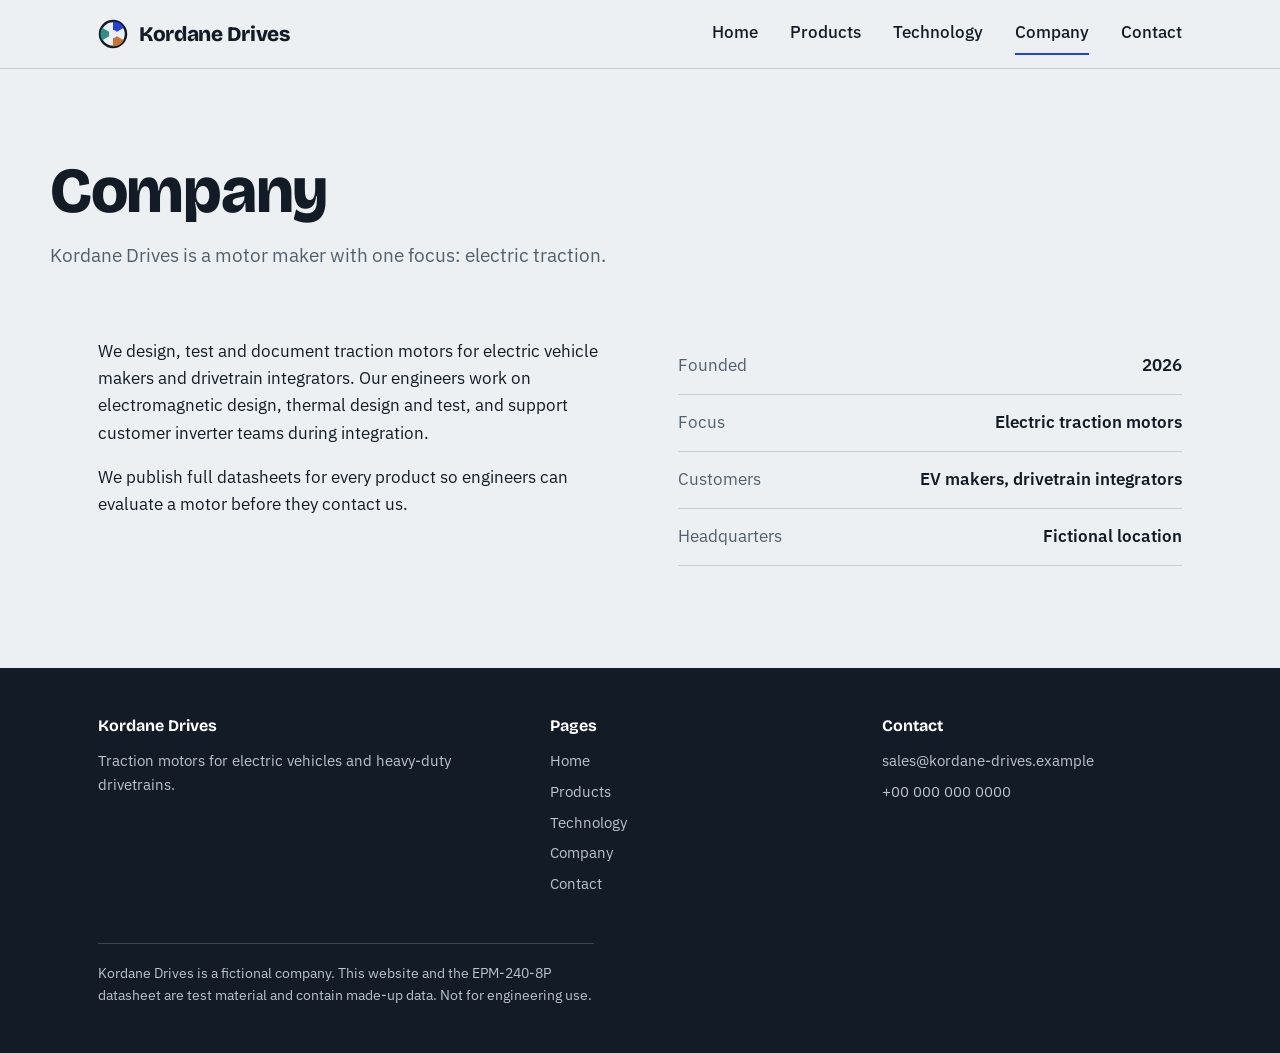
==== company.html @ 10c94b87 "added website files" ====
<!doctype html>
<html lang="en">
<head>
<meta charset="utf-8">
<meta name="viewport" content="width=device-width,initial-scale=1">
<title>Company | Kordane Drives</title>
<meta name="description" content="About Kordane Drives, a maker of electric traction motors.">
<link rel="preconnect" href="https://fonts.googleapis.com">
<link rel="preconnect" href="https://fonts.gstatic.com" crossorigin>
<link href="https://fonts.googleapis.com/css2?family=Bricolage+Grotesque:opsz,wght@12..96,500;12..96,700;12..96,800&family=IBM+Plex+Sans:wght@400;500;600&display=swap" rel="stylesheet">
<link rel="stylesheet" href="assets/style.css">
</head>
<body>
<header class="site-header">
  <div class="wrap">
    <a class="brand" href="index.html"><svg viewBox="0 0 30 30" aria-hidden="true"><circle cx="15" cy="15" r="13" fill="none" stroke="#131C26" stroke-width="2.5"/><path d="M15 15 L15 2.5 A12.5 12.5 0 0 1 25.8 8.75Z" fill="#2340D9"/><path d="M15 15 L25.8 21.25 A12.5 12.5 0 0 1 15 27.5Z" fill="#C4753A"/><path d="M15 15 L4.2 21.25 A12.5 12.5 0 0 1 4.2 8.75Z" fill="#2F8F83"/><circle cx="15" cy="15" r="4" fill="#EDF0F2"/></svg>Kordane Drives</a>
    <button class="menu-btn" aria-expanded="false" aria-controls="nav">Menu</button>
    <nav class="nav" id="nav" aria-label="Main"><a href="index.html">Home</a><a href="products.html">Products</a><a href="technology.html">Technology</a><a href="company.html" aria-current="page">Company</a><a href="contact.html">Contact</a></nav>
  </div>
</header>
<main>

<div class="wrap page-title">
  <h1 style="font-size:clamp(2.4rem,5vw,4.2rem)">Company</h1>
  <p class="lead" style="margin-top:1rem">Kordane Drives is a motor maker with one focus: electric traction.</p>
</div>
<section style="padding-top:1rem">
  <div class="wrap split">
    <div>
      <p>We design, test and document traction motors for electric vehicle makers and drivetrain integrators. Our engineers work on electromagnetic design, thermal design and test, and support customer inverter teams during integration.</p>
      <p>We publish full datasheets for every product so engineers can evaluate a motor before they contact us.</p>
    </div>
    <ul class="list">
      <li><span>Founded</span><span>2026</span></li>
      <li><span>Focus</span><span>Electric traction motors</span></li>
      <li><span>Customers</span><span>EV makers, drivetrain integrators</span></li>
      <li><span>Headquarters</span><span>Fictional location</span></li>
    </ul>
  </div>
</section>

</main>
<footer class="site-footer">
  <div class="wrap">
    <div>
      <h4>Kordane Drives</h4>
      <p>Traction motors for electric vehicles and heavy-duty drivetrains.</p>
    </div>
    <div>
      <h4>Pages</h4>
      <ul><li><a href="index.html">Home</a></li><li><a href="products.html">Products</a></li><li><a href="technology.html">Technology</a></li><li><a href="company.html">Company</a></li><li><a href="contact.html">Contact</a></li></ul>
    </div>
    <div>
      <h4>Contact</h4>
      <ul><li>sales@kordane-drives.example</li><li>+00 000 000 0000</li></ul>
    </div>
    <p class="legal">Kordane Drives is a fictional company. This website and the EPM-240-8P datasheet are test material and contain made-up data. Not for engineering use.</p>
  </div>
</footer>
<script>
const b=document.querySelector('.menu-btn'),n=document.getElementById('nav');
b.addEventListener('click',()=>{const o=n.classList.toggle('open');b.setAttribute('aria-expanded',o)});
</script>
</body>
</html>
---- assets/style.css ----
/* Kordane Drives - test site (fictional company) */
:root{
  --ink:#131C26;
  --paper:#EDF0F2;
  --steel:#CDD5DC;
  --muted:#52606D;
  --cobalt:#2340D9;
  --copper:#C4753A;
  --teal:#2F8F83;
  --line:rgba(19,28,38,.16);
  --maxw:1180px;
  --gutter:clamp(20px,4vw,48px);
  --display:"Bricolage Grotesque","Helvetica Neue",Arial,sans-serif;
  --body:"IBM Plex Sans","Helvetica Neue",Arial,sans-serif;
}
*{box-sizing:border-box}
html{scroll-behavior:smooth}
body{margin:0;background:var(--paper);color:var(--ink);font:400 1.0625rem/1.6 var(--body);-webkit-font-smoothing:antialiased}
img,svg{max-width:100%;display:block}
a{color:inherit}
:focus-visible{outline:3px solid var(--cobalt);outline-offset:3px}
.wrap{max-width:var(--maxw);margin:0 auto;padding:0 var(--gutter)}
h1,h2,h3{font-family:var(--display);font-weight:700;line-height:1.05;letter-spacing:-.02em;margin:0}
h1{font-size:clamp(2.6rem,6.2vw,5.4rem);font-weight:800}
h2{font-size:clamp(1.8rem,3.4vw,2.8rem)}
h3{font-size:1.35rem;letter-spacing:-.01em}
p{margin:0 0 1em;max-width:62ch}
.lead{font-size:1.2rem;color:var(--muted);max-width:52ch}

/* header */
.site-header{position:sticky;top:0;z-index:20;background:var(--paper);border-bottom:1px solid var(--line)}
.site-header .wrap{display:flex;align-items:center;justify-content:space-between;height:68px}
.brand{display:flex;align-items:center;gap:.7rem;text-decoration:none;font:800 1.3rem var(--display);letter-spacing:-.02em}
.brand svg{width:30px;height:30px}
.nav{display:flex;gap:2rem}
.nav a{text-decoration:none;font-weight:500;padding:.4rem 0;border-bottom:2px solid transparent}
.nav a:hover{border-color:var(--copper)}
.nav a[aria-current="page"]{border-color:var(--cobalt)}
.menu-btn{display:none;background:none;border:1px solid var(--ink);padding:.45rem .8rem;font:inherit;cursor:pointer}

/* buttons */
.btn{display:inline-flex;align-items:center;gap:.6rem;padding:.9rem 1.5rem;background:var(--cobalt);color:#fff;text-decoration:none;font-weight:600;border:2px solid var(--cobalt);transition:background .15s,color .15s}
.btn:hover{background:var(--ink);border-color:var(--ink)}
.btn.ghost{background:transparent;color:var(--ink);border-color:var(--ink)}
.btn.ghost:hover{background:var(--ink);color:#fff}
.btn svg{width:18px;height:18px}

/* hero */
.hero{position:relative;overflow:hidden;border-bottom:1px solid var(--line)}
.hero .wrap{display:grid;grid-template-columns:1.05fr .95fr;gap:2rem;align-items:center;min-height:min(78vh,720px);padding-top:3rem;padding-bottom:3rem}
.hero h1{margin-bottom:1.4rem}
.hero .actions{display:flex;flex-wrap:wrap;gap:.9rem;margin-top:2rem}
.hero-art{margin-right:calc(var(--gutter) * -1.6);min-width:0}
.hero-art img{width:100%;height:auto}

/* phase strip - the three colours of the winding */
.phases{display:flex;height:6px}
.phases i{flex:1}
.phases i:nth-child(1){background:var(--cobalt)}
.phases i:nth-child(2){background:var(--copper)}
.phases i:nth-child(3){background:var(--teal)}

/* sections */
section{padding:clamp(3.5rem,8vw,6.5rem) 0}
.section-head{margin-bottom:2.5rem;max-width:720px}
.split{display:grid;grid-template-columns:1fr 1fr;gap:clamp(2rem,6vw,5rem);align-items:start}
.facts{display:grid;grid-template-columns:repeat(4,1fr);border-top:2px solid var(--ink)}
.fact{padding:1.4rem 1.2rem 1.4rem 0}
.fact+.fact{padding-left:1.2rem;border-left:1px solid var(--line)}
.fact b{display:block;font:800 clamp(1.9rem,3.4vw,2.8rem) var(--display);letter-spacing:-.03em;line-height:1}
.fact span{display:block;margin-top:.5rem;color:var(--muted);font-size:.95rem}
.dark{background:var(--ink);color:var(--paper)}
.dark .lead,.dark p{color:#B9C4CE}
.dark a{color:var(--paper)}

.cards{display:grid;grid-template-columns:repeat(3,1fr);gap:0;border-top:2px solid var(--ink)}
.card{padding:1.6rem 1.6rem 1.8rem 0}
.card+.card{padding-left:1.6rem;border-left:1px solid var(--line)}
.card h3{margin-bottom:.6rem}

/* product */
.page-title{padding:clamp(3rem,7vw,5.5rem) 0 2rem}
.product{display:grid;grid-template-columns:.9fr 1.1fr;gap:clamp(2rem,5vw,4.5rem);padding:3rem 0;border-top:2px solid var(--ink)}
.product-art{background:var(--ink);padding:2rem;display:grid;place-items:center;align-self:start}
.product-art img{width:78%}
.product .code{font:600 .95rem var(--body);color:var(--cobalt);margin-bottom:.6rem;display:block}
.spec{width:100%;border-collapse:collapse;margin:1.5rem 0 2rem;font-size:1rem}
.spec th,.spec td{text-align:left;padding:.7rem 0;border-bottom:1px solid var(--line)}
.spec th{font-weight:500;color:var(--muted);width:55%}
.spec td{font-weight:600}
.download{display:flex;flex-wrap:wrap;align-items:center;gap:1.2rem}
.download small{color:var(--muted)}
.notice{border-left:4px solid var(--copper);padding:.8rem 1rem;background:#fff;font-size:.95rem;margin-top:2rem;max-width:62ch}

/* forms / lists */
.list{list-style:none;padding:0;margin:0}
.list li{padding:.9rem 0;border-bottom:1px solid var(--line);display:flex;justify-content:space-between;gap:1rem}
.list li span:first-child{color:var(--muted)}
.list li span:last-child{font-weight:600;text-align:right}
form{display:grid;gap:1.1rem;max-width:520px}
label{font-weight:500;display:grid;gap:.4rem}
input,textarea,select{font:inherit;padding:.8rem .9rem;border:1px solid var(--ink);background:#fff;color:var(--ink);border-radius:0}
textarea{min-height:140px;resize:vertical}

/* footer */
.site-footer{background:var(--ink);color:#B9C4CE;padding:3rem 0 2rem;font-size:.95rem}
.site-footer .wrap{display:grid;grid-template-columns:1.4fr 1fr 1fr;gap:2rem}
.site-footer h4{margin:0 0 .8rem;color:#fff;font:700 1rem var(--display)}
.site-footer ul{list-style:none;margin:0;padding:0;display:grid;gap:.4rem}
.site-footer a{text-decoration:none}
.site-footer a:hover{text-decoration:underline}
.legal{grid-column:1/-1;border-top:1px solid rgba(255,255,255,.18);padding-top:1.2rem;margin-top:1rem;font-size:.85rem}

@media (max-width:900px){
  .hero .wrap,.split,.product{grid-template-columns:1fr}
  .hero-art{margin:0 auto;max-width:460px}
  .facts{grid-template-columns:1fr 1fr}
  .fact:nth-child(3){padding-left:0;border-left:0}
  .cards{grid-template-columns:1fr}
  .card+.card{padding-left:0;border-left:0;border-top:1px solid var(--line)}
  .site-footer .wrap{grid-template-columns:1fr}
  .menu-btn{display:block}
  .nav{display:none;position:absolute;top:68px;left:0;right:0;background:var(--paper);flex-direction:column;gap:0;border-bottom:1px solid var(--line);padding:.5rem var(--gutter) 1rem}
  .nav.open{display:flex}
  .nav a{padding:.8rem 0;border-bottom:1px solid var(--line)}
}
@media (prefers-reduced-motion:reduce){html{scroll-behavior:auto}*{transition:none!important}}
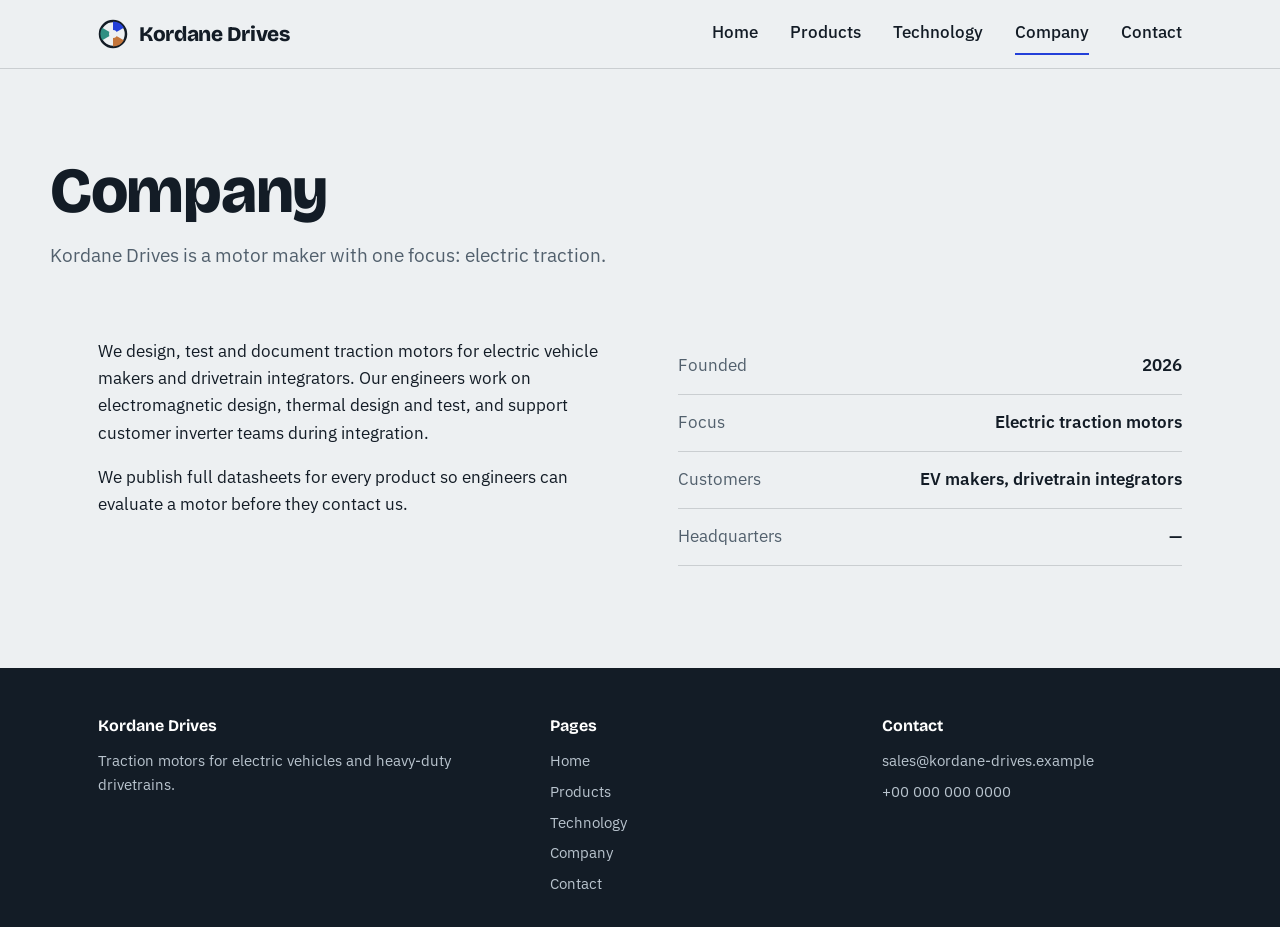
==== commit be36a4d9: "Updated website" ====
--- a/company.html
+++ b/company.html
@@ -34,7 +34,7 @@
       <li><span>Founded</span><span>2026</span></li>
       <li><span>Focus</span><span>Electric traction motors</span></li>
       <li><span>Customers</span><span>EV makers, drivetrain integrators</span></li>
-      <li><span>Headquarters</span><span>Fictional location</span></li>
+      <li><span>Headquarters</span><span>—</span></li>
     </ul>
   </div>
 </section>
@@ -54,7 +54,6 @@
       <h4>Contact</h4>
       <ul><li>sales@kordane-drives.example</li><li>+00 000 000 0000</li></ul>
     </div>
-    <p class="legal">Kordane Drives is a fictional company. This website and the EPM-240-8P datasheet are test material and contain made-up data. Not for engineering use.</p>
   </div>
 </footer>
 <script>
--- a/assets/style.css
+++ b/assets/style.css
@@ -125,3 +125,6 @@
   .nav a{padding:.8rem 0;border-bottom:1px solid var(--line)}
 }
 @media (prefers-reduced-motion:reduce){html{scroll-behavior:auto}*{transition:none!important}}
+
+/* AI-readable datasheet (products page) */
+.ai-readable .md-embed{margin:0;background:#0C131B;color:#D7DEE5;padding:1.4rem;overflow:auto;max-height:70vh;font:.82rem/1.55 ui-monospace,SFMono-Regular,Menlo,Consolas,monospace;white-space:pre;border:1px solid rgba(255,255,255,.18)}
